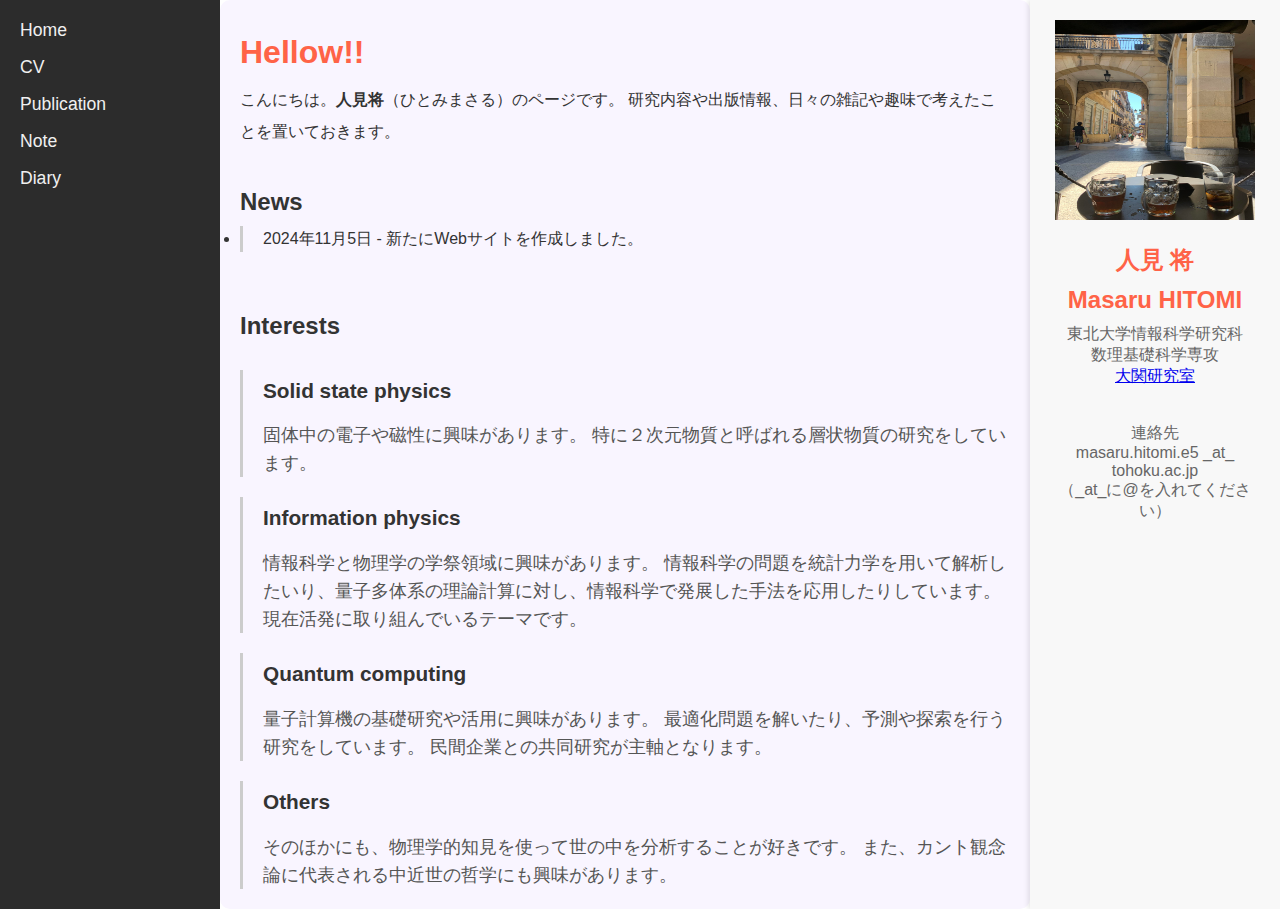
==== index.html @ 0d65cec6 "Add files via upload" ====
<!DOCTYPE html>
<html lang="ja">
<head>
    <meta charset="UTF-8">
    <meta name="viewport" content="width=device-width, initial-scale=1.0">
    <title>My Personal Website</title>
    <link rel="stylesheet" href="stylesheet.css">
</head>
<body>
    <div class="container">
        <!-- サイドバー -->
        <aside class="sidebar">
            <nav>
                <ul>
                    <li><a href="index.html">Home</a></li>
                    <li><a href="cv.html">CV</a></li>
                    <li><a href="publication.html">Publication</a></li>
                    <li><a href="note.html">Note</a></li>
                    <li><a href="diary.html">Diary</a></li>
                </ul>
            </nav>
        </aside>


        <!-- メインコンテンツ -->
        <main class="content">
            <h1>Hellow!!</h1>
            <p>
                こんにちは。<b>人見将</b>（ひとみまさる）のページです。
                研究内容や出版情報、日々の雑記や趣味で考えたことを置いておきます。
            </p>


            <!-- News セクション -->
            <section class="news-section">
                <h2>News</h2>
                <ul id="news-list" class="news-list">
                    <!-- JavaScriptによって動的にニュース項目が追加されます -->
                </ul>
            </section>


            <!-- Interests セクション -->
            <section class="interests-section">
                <h2>Interests</h2>
                
                <!--サブセクション -->
                <div class="interest-subsection">
                    <h3>Solid state physics</h3>
                    <p>
                        固体中の電子や磁性に興味があります。
                        特に２次元物質と呼ばれる層状物質の研究をしています。
                    </p>
                </div>

                <!--サブセクション -->
                <div class="interest-subsection">
                    <h3>Information physics</h3>
                    <p>情報科学と物理学の学祭領域に興味があります。
                        情報科学の問題を統計力学を用いて解析したいり、量子多体系の理論計算に対し、情報科学で発展した手法を応用したりしています。
                        現在活発に取り組んでいるテーマです。
                    </p>
                </div>

                <!--サブセクション -->
                <div class="interest-subsection">
                    <h3>Quantum computing</h3>
                    <p>
                        量子計算機の基礎研究や活用に興味があります。
                        最適化問題を解いたり、予測や探索を行う研究をしています。
                        民間企業との共同研究が主軸となります。
                    </p>
                </div>

                <!--サブセクション -->
                <div class="interest-subsection">
                    <h3>Others</h3>
                    <p>
                        そのほかにも、物理学的知見を使って世の中を分析することが好きです。
                        また、カント観念論に代表される中近世の哲学にも興味があります。
                    </p>
                </div>
            </section>
        </main>

        <!-- プロフィールセクション -->
        <aside class="profile">
            <img src="figures/myself.jpg" class="profile-img">
            <h1>人見 将</h1>
            <h1>Masaru HITOMI</h1>
            <p>東北大学情報科学研究科
                <br>
                    数理基礎科学専攻
                </br>
                <a href="https://altema.is.tohoku.ac.jp/" target="_blank">大関研究室</a>
                
            </p>
            <p><br></br></p>
            <p>連絡先
                <br>
                    masaru.hitomi.e5 _at_ tohoku.ac.jp
                </br>
            </p>
            <p>
                （_at_に@を入れてください）
            </p>
        </aside>
    </div>



    <script>
        // ニュースデータ
        const newsItems = [
            { date: '2024年11月5日', text: '新たにWebサイトを作成しました。' },
            // 追加のニュース項目はこの配列に追記します
        ];

        // ニュース項目を表示
        const newsList = document.getElementById('news-list');
        newsItems.forEach(item => {
            const li = document.createElement('li');
            li.textContent = `${item.date} - ${item.text}`;
            newsList.appendChild(li);
        });
    </script>
</body>
</html>
---- stylesheet.css ----
/* 全体のスタイル設定 */
* {
    margin: 0;
    padding: 0;
    box-sizing: border-box;
    font-family: 'Helvetica Neue', Arial, sans-serif;
}

/* 全体レイアウト */
.container {
    display: flex;
    min-height: 100vh;
}

/* サイドバーのスタイル */
.sidebar {
    width: 220px;
    background-color: #2c2c2c;
    color: #f0f0f0;
    padding: 20px;
}

.sidebar h2 {
    font-size: 1.5em;
    margin-bottom: 1em;
}

.sidebar ul {
    list-style: none;
}

.sidebar ul li {
    margin-bottom: 1em;
}

.sidebar ul li a {
    color: #f0f0f0;
    text-decoration: none;
    font-size: 1.1em;
    transition: color 0.3s;
}

.sidebar ul li a:hover {
    color: #a0a0a0;
}

/* メインコンテンツのスタイル */
.content {
    flex: 1;
    padding: 40px;
    background-color: #ffffff;
    color: #333333;
    line-height: 2.0;
    /* margin-bottom: 30px; */
}

/* NewsセクションとInterestsセクションのスタイル */
.news-section, .interests-section {
    margin-top: 30px;
}

/* NewsとInterests間の余白を調整 */
.interests-section {
    margin-top: 50px;  /* 上部の余白を増加 */
}

/* NewsセクションとInterestsセクションのスタイル */
.news-section, .interests-section {
    margin-top: 30px;
}

/* NewsとInterestsの間の余白を調整 */
.interests-section {
    margin-top: 50px;  /* 上部の余白を増加 */
}

/* Newsリスト項目のインデント */
.news-list li {
    padding-left: 20px;       /* 左側にインデントを追加 */
    border-left: 3px solid #cccccc; /* 左にラインを追加してインデントを強調（任意） */
    margin-bottom: 8px;       /* 各ニュース項目間に余白を追加 */
    line-height: 1.6;         /* 行間を調整して読みやすく */
}

/* Interestsセクションのサブセクションスタイル */
.interest-subsection {
    margin-top: 20px;
    padding-left: 20px;       /* 左側にインデントを追加 */
    border-left: 3px solid #cccccc; /* 左にラインを追加してインデントを強調（任意） */
}

.interest-subsection h3 {
    font-size: 1.3em;
    color: #333333;
    margin-bottom: 10px;
}

.interest-subsection p {
    font-size: 1.1em;
    line-height: 1.6;
    color: #555555;
}


/* プロフィールセクションのスタイル */
.profile {
    width: 250px;
    background-color: #f8f8f8;
    color: #333333;
    padding: 20px;
    text-align: center;
    box-shadow: -2px 0 5px rgba(0, 0, 0, 0.1);
}

.profile-img {
    width: 200px;
    height: 200px;
    /* border-radius: 50%; */
    margin-bottom: 20px;
}

.profile h1 {
    font-size: 1.5em;
    margin-bottom: 10px;
}

.profile p {
    font-size: 1em;
    color: #666666;
}

/* CVセクションのスタイル */
.cv-section {
    margin-bottom: 30px;
}

.cv-section h2 {
    font-size: 1.6em;
    border-bottom: 2px solid #2c2c2c;
    padding-bottom: 5px;
    margin-bottom: 15px;
}

.cv-section ul {
    list-style: none;
    padding-left: 0;
}

.cv-section li {
    font-size: 1.1em;
    line-height: 1.8;
    margin-bottom: 8px;
}

/* Publicationセクションのスタイル */
.pub-section {
    margin-bottom: 30px;
}

.pub-section h2 {
    font-size: 1.6em;
    border-bottom: 2px solid #2c2c2c;
    padding-bottom: 5px;
    margin-bottom: 15px;
}

.pub-section ul {
    list-style: none;
    padding-left: 0;
}

.pub-section li {
    font-size: 1.1em;
    line-height: 1.8;
    margin-bottom: 8px;
}



/* ギャラリー全体のスタイル */
.gallery {
    margin-top: 30px;
}

.gallery-list {
    display: flex;
    flex-wrap: wrap;  /* 行を超えた場合に折り返し */
    list-style: none;
    padding-left: 0;
    gap: 15px;  /* 各写真間のスペース */
}

.gallery-list li {
    flex: 1 1 calc(33.333% - 15px);  /* 横に3列並べる */
    max-width: calc(33.333% - 15px); /* 各写真の最大幅 */
}

.gallery-list li figure {
    margin: 0;
    padding: 0;
    text-align: center; /* 画像とキャプションを中央揃え */
}

.gallery-list li img {
    width: 100%;
    height: auto;
    border-radius: 8px;
    transition: transform 0.3s ease;
}

.gallery-list li img:hover {
    transform: scale(1.05);
}

/* キャプションのスタイル */
.gallery-list li figcaption {
    margin-top: 8px;          /* 画像とキャプションの間に余白 */
    font-size: 1em;
    color: #555555;
    text-align: center; /* キャプションを中央揃え */
}




/* 自由研究ページのスタイル */
.content {
    background-color: #f9f5ff; /* 明るい背景色 */
    padding: 20px;
    border-radius: 10px;
}

h1 {
    font-size: 2em;
    color: #ff6347; /* 明るくポップなタイトルカラー */
}

/* ギャラリーリストのスタイル */
.research-list li {
    flex: 1 1 calc(33.333% - 15px); /* 各画像を3列にして小さく表示 */
    max-width: calc(33.333% - 15px); /* 各画像の最大幅を調整 */
    text-align: center;
    background-color: #ffebcd;
    border-radius: 10px;
    box-shadow: 0px 4px 8px rgba(0, 0, 0, 0.2);
    transition: transform 0.2s ease;
}

.research-list li:hover {
    transform: scale(1.05);
}

.research-list li figure {
    margin: 0;
    padding: 10px;
}

.research-list li img {
    width: 80%; /* 画像サイズを縮小 */
    height: auto;
    border-radius: 8px;
}

.research-list li figcaption {
    margin-top: 8px;
    font-size: 1em;
    color: #333333;
    font-weight: bold;
}
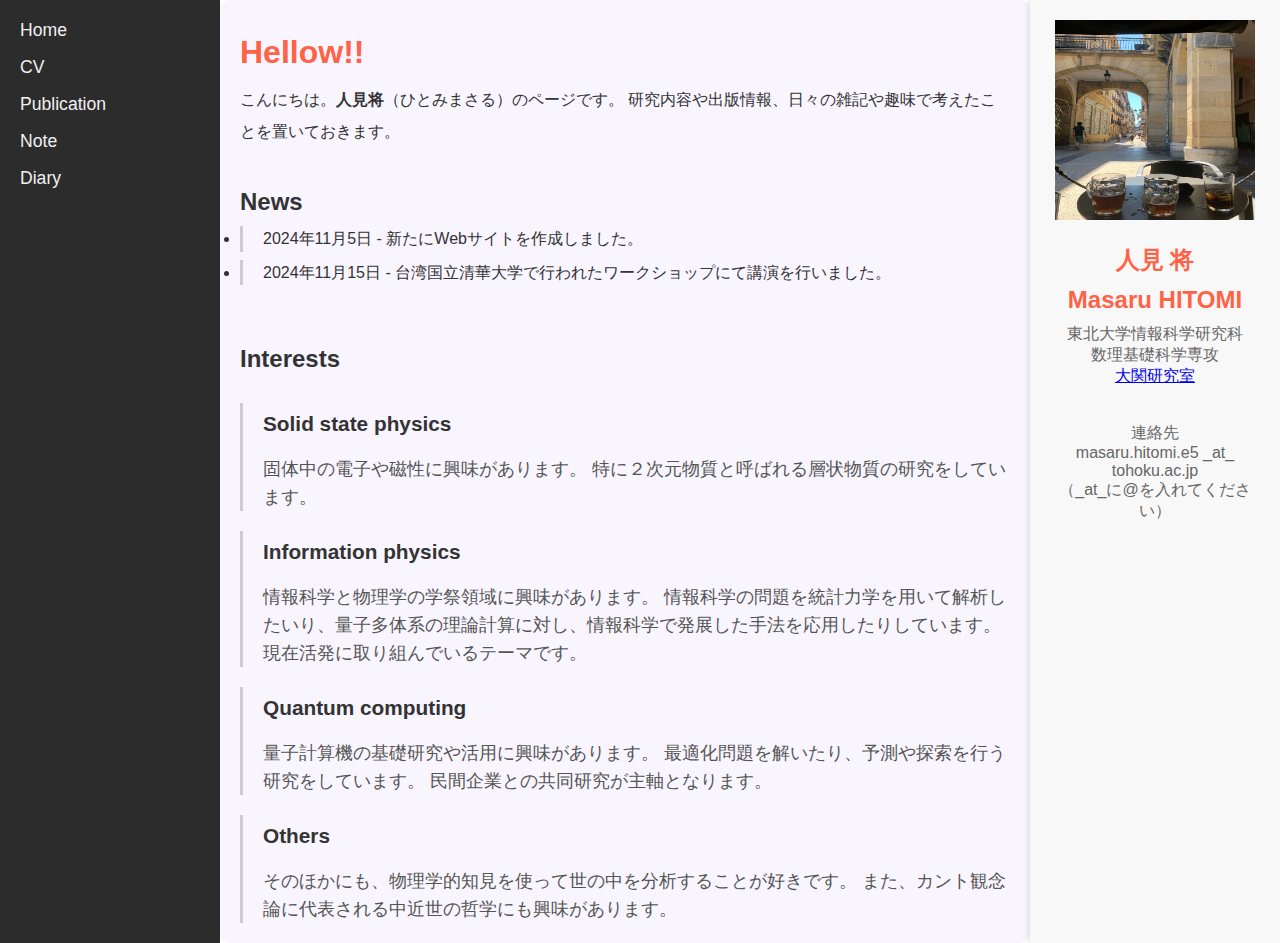
==== commit d904bb90: "Update index.html" ====
--- a/index.html
+++ b/index.html
@@ -113,6 +113,7 @@
         // ニュースデータ
         const newsItems = [
             { date: '2024年11月5日', text: '新たにWebサイトを作成しました。' },
+            { date: '2024年11月15日', text: '台湾国立清華大学で行われたワークショップにて講演を行いました。' },
             // 追加のニュース項目はこの配列に追記します
         ];
 
--- a/stylesheet.css
+++ b/stylesheet.css
@@ -234,20 +234,31 @@
     font-size: 2em;
     color: #ff6347; /* 明るくポップなタイトルカラー */
 }
-
-/* ギャラリーリストのスタイル */
+/* ギャラリー全体のスタイル */
+.research-gallery {
+    margin-top: 20px;
+}
+
+.research-list {
+    display: flex;
+    flex-wrap: wrap;  /* 複数行に対応して折り返し */
+    list-style: none;
+    padding-left: 0;
+    gap: 15px; /* 各写真間のスペース */
+}
+
 .research-list li {
-    flex: 1 1 calc(33.333% - 15px); /* 各画像を3列にして小さく表示 */
-    max-width: calc(33.333% - 15px); /* 各画像の最大幅を調整 */
+    flex: 1 1 calc(25% - 15px);  /* 各画像を4列表示 */
+    max-width: calc(25% - 15px);
     text-align: center;
-    background-color: #ffebcd;
-    border-radius: 10px;
-    box-shadow: 0px 4px 8px rgba(0, 0, 0, 0.2);
+    background-color: #ffebcd;  /* 明るい背景色 */
+    border-radius: 12px;
+    box-shadow: 0px 4px 8px rgba(0, 0, 0, 0.2); /* 影で浮き上がる効果 */
     transition: transform 0.2s ease;
 }
 
 .research-list li:hover {
-    transform: scale(1.05);
+    transform: scale(1.05); /* ホバー時に拡大 */
 }
 
 .research-list li figure {
@@ -256,14 +267,16 @@
 }
 
 .research-list li img {
-    width: 80%; /* 画像サイズを縮小 */
+    width: 100%; /* コンテナ幅に収まるよう調整 */
     height: auto;
     border-radius: 8px;
 }
 
 .research-list li figcaption {
     margin-top: 8px;
-    font-size: 1em;
+    font-size: 0.8em;
     color: #333333;
     font-weight: bold;
-}
+    text-align: center;
+}
+
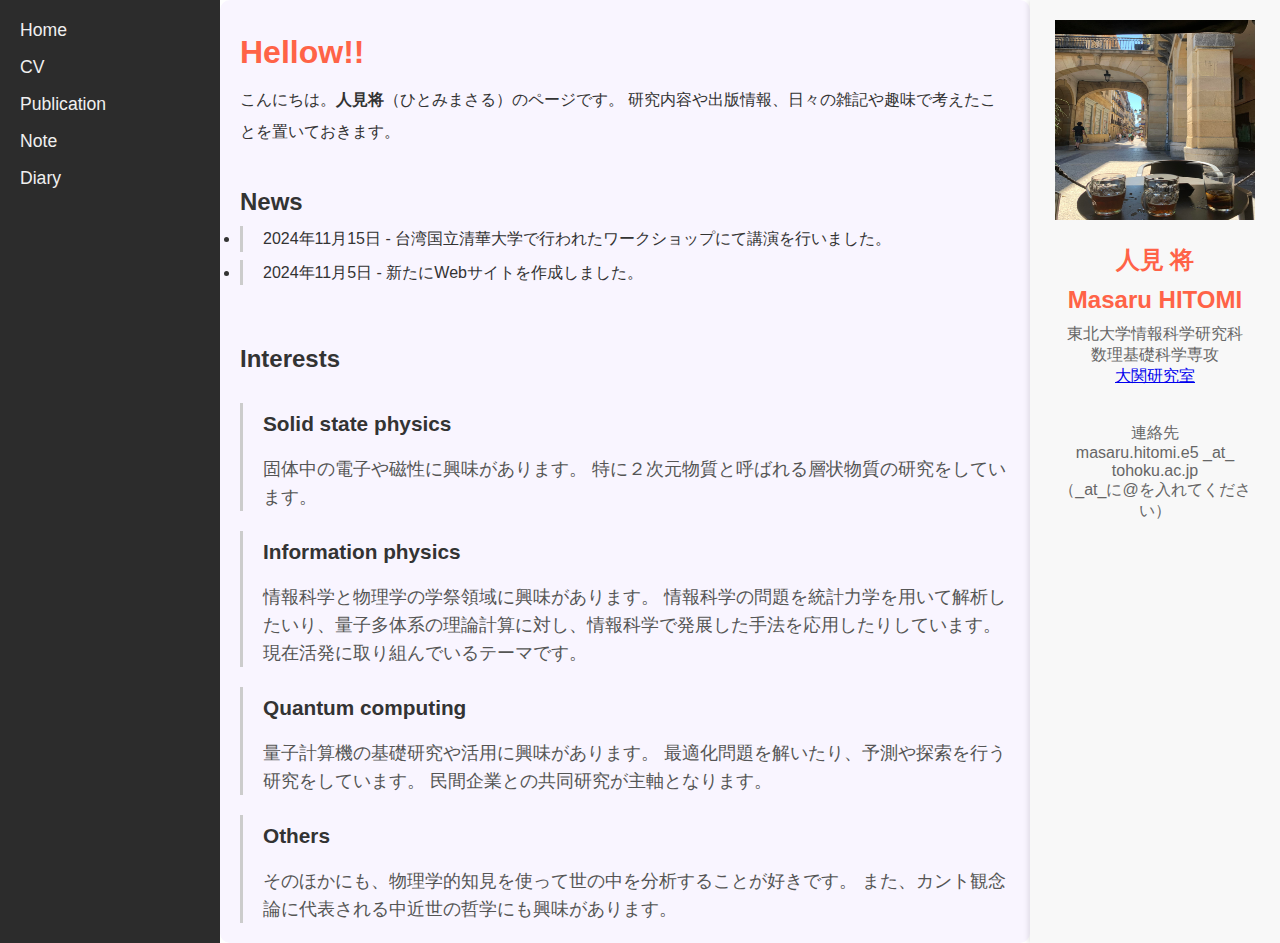
==== commit 5bcf5523: "Update index.html" ====
--- a/index.html
+++ b/index.html
@@ -112,8 +112,8 @@
     <script>
         // ニュースデータ
         const newsItems = [
+            { date: '2024年11月15日', text: '台湾国立清華大学で行われたワークショップにて講演を行いました。' },
             { date: '2024年11月5日', text: '新たにWebサイトを作成しました。' },
-            { date: '2024年11月15日', text: '台湾国立清華大学で行われたワークショップにて講演を行いました。' },
             // 追加のニュース項目はこの配列に追記します
         ];
 
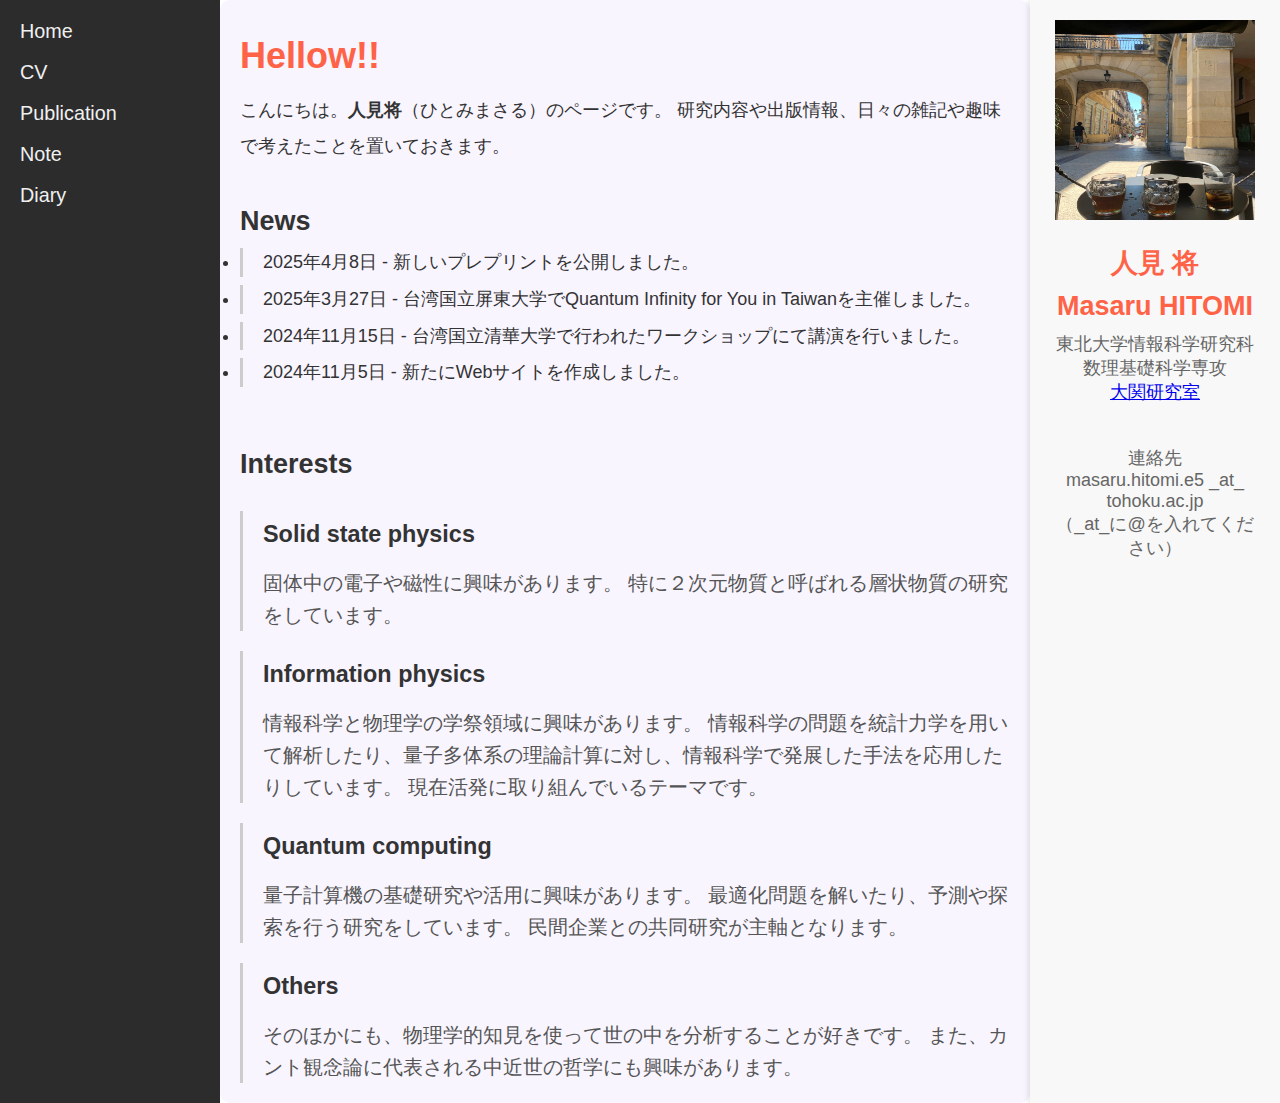
==== commit 642ba3d6: "Add files via upload" ====
--- a/index.html
+++ b/index.html
@@ -57,7 +57,7 @@
                 <div class="interest-subsection">
                     <h3>Information physics</h3>
                     <p>情報科学と物理学の学祭領域に興味があります。
-                        情報科学の問題を統計力学を用いて解析したいり、量子多体系の理論計算に対し、情報科学で発展した手法を応用したりしています。
+                        情報科学の問題を統計力学を用いて解析したり、量子多体系の理論計算に対し、情報科学で発展した手法を応用したりしています。
                         現在活発に取り組んでいるテーマです。
                     </p>
                 </div>
@@ -112,6 +112,8 @@
     <script>
         // ニュースデータ
         const newsItems = [
+            { date: '2025年4月8日', text: '新しいプレプリントを公開しました。' },
+            { date: '2025年3月27日', text: '台湾国立屏東大学でQuantum Infinity for You in Taiwanを主催しました。' },
             { date: '2024年11月15日', text: '台湾国立清華大学で行われたワークショップにて講演を行いました。' },
             { date: '2024年11月5日', text: '新たにWebサイトを作成しました。' },
             // 追加のニュース項目はこの配列に追記します
--- a/stylesheet.css
+++ b/stylesheet.css
@@ -1,4 +1,34 @@
 /* 全体のスタイル設定 */
+
+/* 基本スタイル（PC向け） */
+body {
+    font-size: 18px;
+}
+  
+/* スマートフォン向けスタイル（画面幅600px以下） */
+@media screen and (max-width: 600px) {
+    body {
+      font-size: 16px;
+    }
+    .container {
+      width: 95%;
+      margin: auto;
+    }
+}
+
+img {
+    max-width: 100%;
+    height: auto;
+}
+  
+table {
+    width: 100%;
+    overflow-x: auto;
+    display: block;
+}
+
+  
+
 * {
     margin: 0;
     padding: 0;
@@ -279,4 +309,3 @@
     font-weight: bold;
     text-align: center;
 }
-
